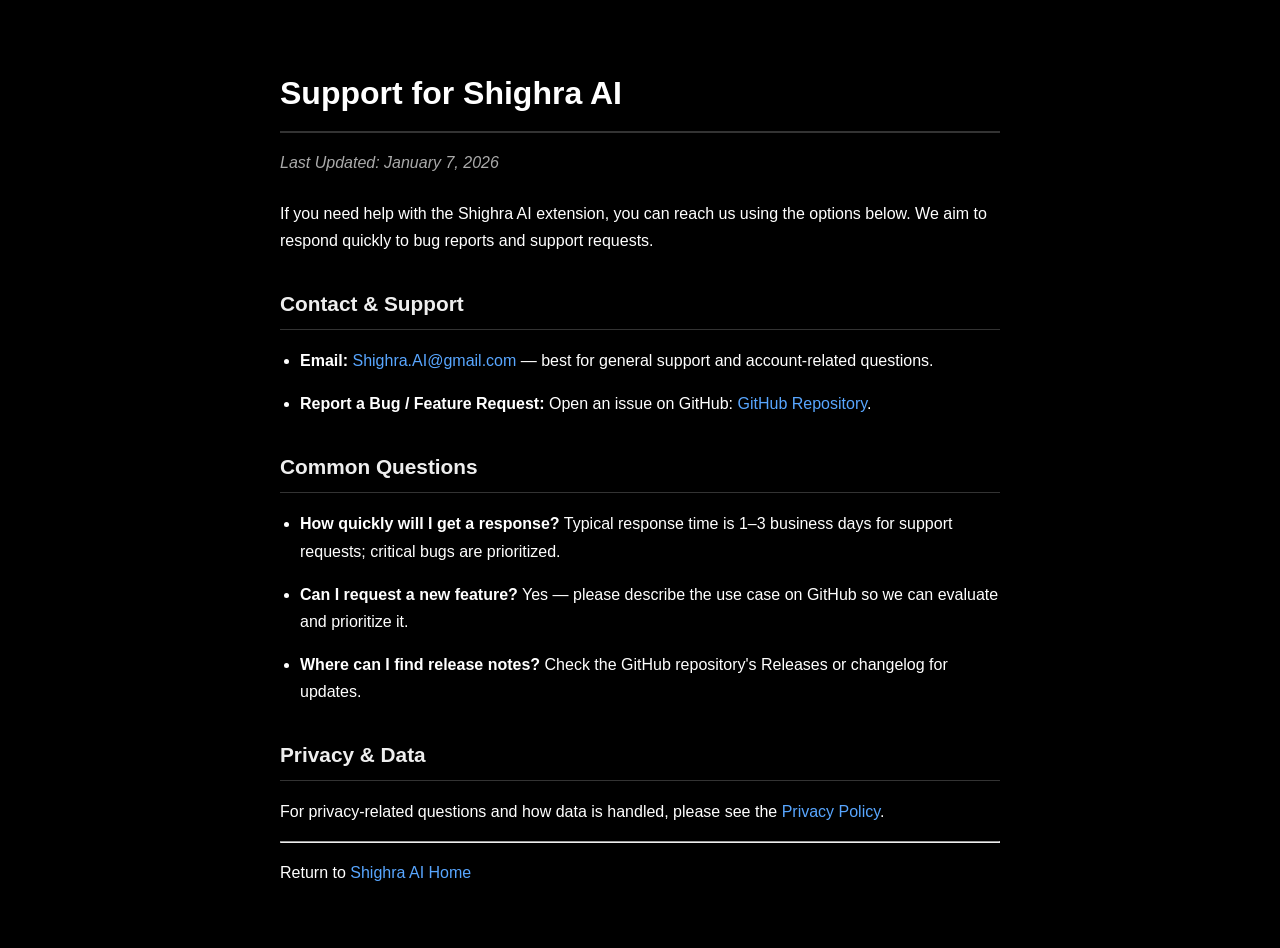
==== support.html @ c5c6eed0 "added support page" ====
<!DOCTYPE html>
<html lang="en">
<head>
    <meta charset="UTF-8">
    <meta name="viewport" content="width=device-width, initial-scale=1.0">
    <title>Support - Shighra AI</title>
    <style>
        body {
            font-family: -apple-system, BlinkMacSystemFont, "Segoe UI", Roboto, Helvetica, Arial, sans-serif, "Apple Color Emoji", "Segoe UI Emoji", "Segoe UI Symbol";
            line-height: 1.7;
            color: #ffffff;
            max-width: 720px;
            margin: 20px auto;
            padding: 25px;
            background-color: #000000;
        }
        h1 { font-size: 2em; color: #ffffff; border-bottom: 2px solid #333333; padding-bottom: 10px; margin-bottom: 1em; }
        h2 { font-size: 1.3em; color: #eeeeee; margin-top: 1.5em; border-bottom: 1px solid #333333; padding-bottom: 8px; }
        p, li { margin-bottom: 1em; }
        a { color: #58a6ff; text-decoration: none; }
        a:hover { text-decoration: underline; }
        .last-updated { color: #aaaaaa; font-style: italic; margin-top: -1em; margin-bottom: 1.5em; }
        ul { padding-left: 20px; }
    </style>
</head>
<body>

    <h1>Support for Shighra AI</h1>
    <p class="last-updated">Last Updated: January 7, 2026</p>

    <p>If you need help with the Shighra AI extension, you can reach us using the options below. We aim to respond quickly to bug reports and support requests.</p>

    <h2>Contact & Support</h2>
    <ul>
        <li><strong>Email:</strong> <a href="mailto:Shighra.AI@gmail.com">Shighra.AI@gmail.com</a> — best for general support and account-related questions.</li>
        <li><strong>Report a Bug / Feature Request:</strong> Open an issue on GitHub: <a href="https://github.com/kishorjena/Shighra-AI" target="_blank" rel="noopener noreferrer">GitHub Repository</a>.</li>
    </ul>

    <h2>Common Questions</h2>
    <ul>
        <li><strong>How quickly will I get a response?</strong> Typical response time is 1–3 business days for support requests; critical bugs are prioritized.</li>
        <li><strong>Can I request a new feature?</strong> Yes — please describe the use case on GitHub so we can evaluate and prioritize it.</li>
        <li><strong>Where can I find release notes?</strong> Check the GitHub repository's Releases or changelog for updates.</li>
    </ul>

    <h2>Privacy & Data</h2>
    <p>For privacy-related questions and how data is handled, please see the <a href="privacy.html">Privacy Policy</a>.</p>

    <hr>
    <p>Return to <a href="index.html" target="_blank" rel="noopener noreferrer">Shighra AI Home</a></p>

</body>
</html>
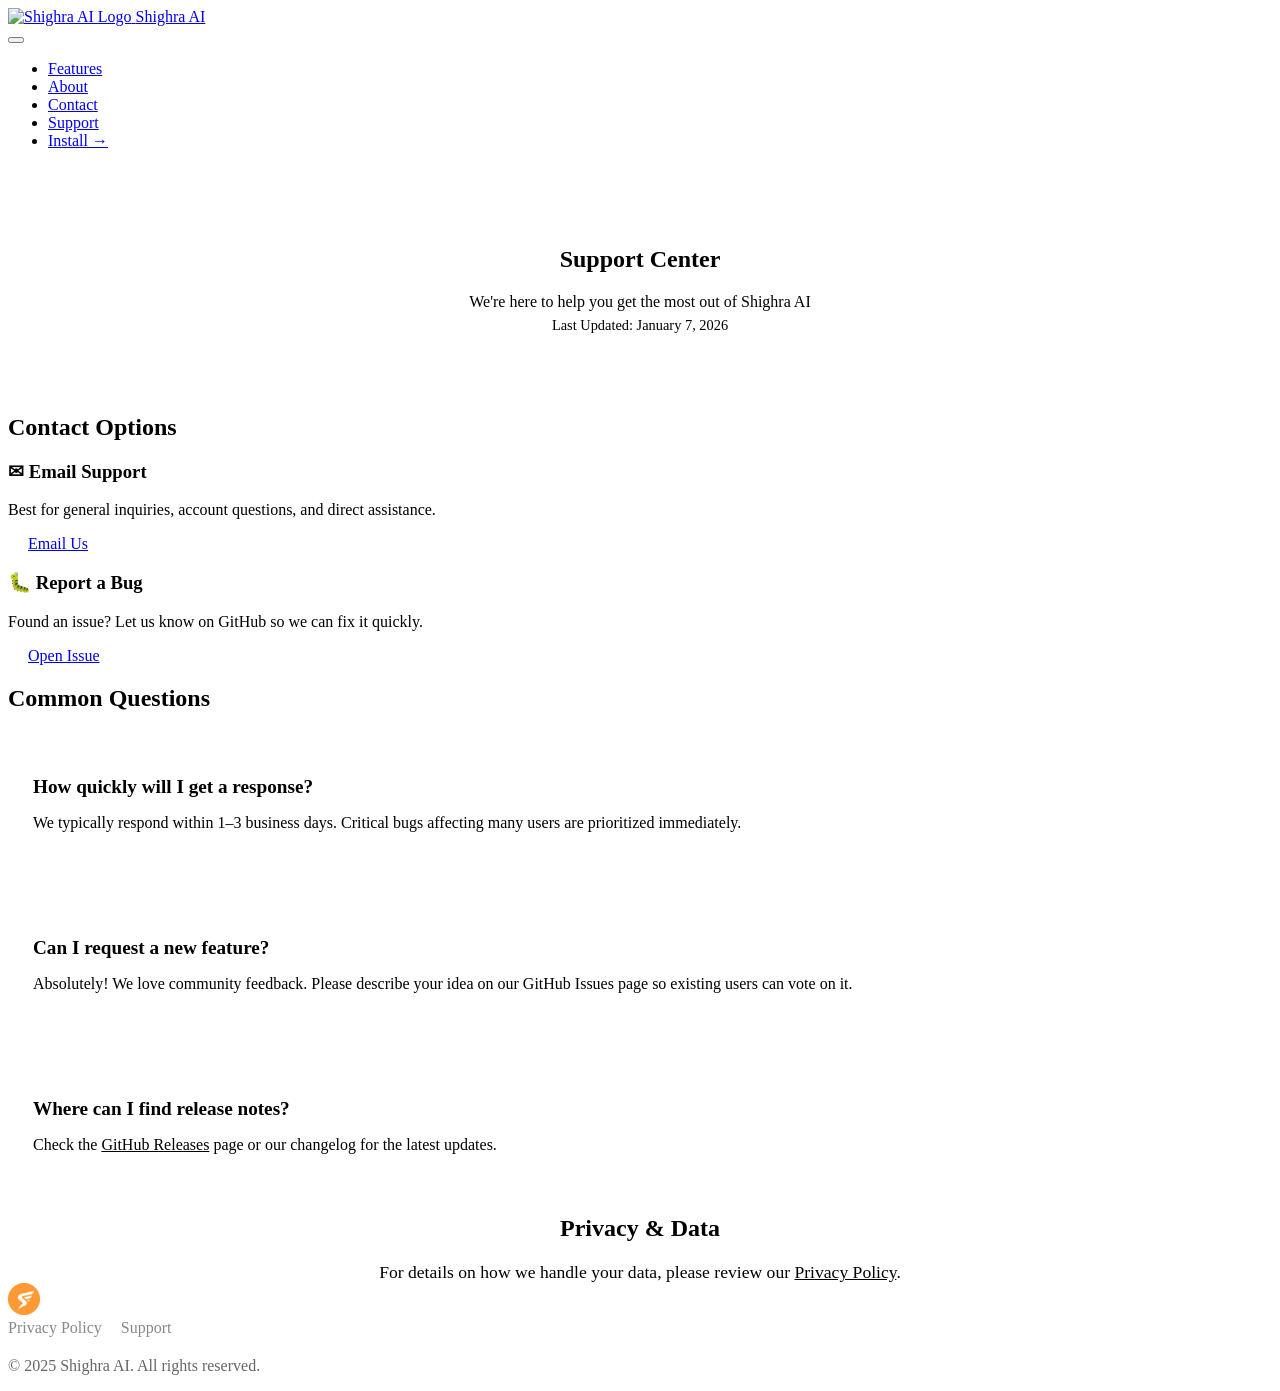
==== commit 291a2b5c: "help page enhanced" ====
--- a/support.html
+++ b/support.html
@@ -1,53 +1,165 @@
 <!DOCTYPE html>
 <html lang="en">
+
 <head>
     <meta charset="UTF-8">
     <meta name="viewport" content="width=device-width, initial-scale=1.0">
     <title>Support - Shighra AI</title>
+    <!-- Use same meta tags as index.html where relevant -->
+    <meta name="robots" content="index, follow">
+    <link rel="icon" href="assets/logo-icon/icon48.png" sizes="48x48">
+    <link rel="icon" href="assets/logo-icon/icon32.png" sizes="32x32">
+    <link rel="icon" href="assets/logo-icon/icon16.png" sizes="16x16">
+    <link rel="apple-touch-icon" href="assets/logo-icon/icon180.png">
+
+    <!-- Preload and Fonts -->
+    <link rel="preconnect" href="https://fonts.googleapis.com">
+    <link rel="preconnect" href="https://fonts.gstatic.com" crossorigin>
+    <link href="https://fonts.googleapis.com/css2?family=Inter:wght@400;500;600;700;800&display=swap" rel="stylesheet">
+
+    <link rel="stylesheet" href="css/styles.css">
+    <script defer src="js/main.js"></script>
     <style>
-        body {
-            font-family: -apple-system, BlinkMacSystemFont, "Segoe UI", Roboto, Helvetica, Arial, sans-serif, "Apple Color Emoji", "Segoe UI Emoji", "Segoe UI Symbol";
-            line-height: 1.7;
-            color: #ffffff;
-            max-width: 720px;
-            margin: 20px auto;
-            padding: 25px;
-            background-color: #000000;
+        /* Specific overrides for support page if needed */
+        .support-hero {
+            padding: 60px 20px 20px;
+            text-align: center;
         }
-        h1 { font-size: 2em; color: #ffffff; border-bottom: 2px solid #333333; padding-bottom: 10px; margin-bottom: 1em; }
-        h2 { font-size: 1.3em; color: #eeeeee; margin-top: 1.5em; border-bottom: 1px solid #333333; padding-bottom: 8px; }
-        p, li { margin-bottom: 1em; }
-        a { color: #58a6ff; text-decoration: none; }
-        a:hover { text-decoration: underline; }
-        .last-updated { color: #aaaaaa; font-style: italic; margin-top: -1em; margin-bottom: 1.5em; }
-        ul { padding-left: 20px; }
+
+        .support-updated {
+            color: var(--secondary);
+            font-size: 0.9rem;
+            margin-top: -10px;
+            margin-bottom: 40px;
+        }
+
+        .faq-list {
+            display: flex;
+            flex-direction: column;
+            gap: 20px;
+        }
+
+        .faq-item {
+            background: var(--card-bg);
+            padding: 24px;
+            border-radius: 12px;
+            border: 1px solid rgba(255, 255, 255, 0.1);
+        }
+
+        .faq-item h3 {
+            color: var(--primary);
+            margin-bottom: 10px;
+            font-size: 1.2rem;
+        }
+
+        .faq-item p {
+            color: var(--text);
+            font-size: 1rem;
+        }
     </style>
 </head>
+
 <body>
+    <header>
+        <nav>
+            <a href="index.html">
+                <div class="logo">
+                    <img src="assets/logo/logo-no-pad-white.svg" alt="Shighra AI Logo">
+                    <span>Shighra AI</span>
+                </div>
+            </a>
+            <button class="menu-toggle" aria-label="Toggle menu">
+                <span></span>
+                <span></span>
+                <span></span>
+            </button>
+            <ul class="nav-links">
+                <li><a href="index.html#features">Features</a></li>
+                <li><a href="index.html#about">About</a></li>
+                <li><a href="index.html#contact">Contact</a></li>
+                <li><a href="support.html">Support</a></li>
+                <li><a href="https://chromewebstore.google.com/detail/shighraai/lefcbcmbhcpplfjbmedcmmgimbgehbia"
+                        class="install-button">Install <span>&rarr;</span></a></li>
+            </ul>
+        </nav>
+    </header>
 
-    <h1>Support for Shighra AI</h1>
-    <p class="last-updated">Last Updated: January 7, 2026</p>
+    <main>
+        <section class="support-hero">
+            <div class="hero-content">
+                <h1>Support Center</h1>
+                <p class="hero-subtitle">We're here to help you get the most out of Shighra AI</p>
+                <p class="support-updated">Last Updated: January 7, 2026</p>
+            </div>
+        </section>
 
-    <p>If you need help with the Shighra AI extension, you can reach us using the options below. We aim to respond quickly to bug reports and support requests.</p>
+        <section class="content-section">
+            <div class="section-header">
+                <h2>Contact Options</h2>
+            </div>
+            <div class="features-grid">
+                <div class="feature-card">
+                    <h3>&#9993; Email Support</h3>
+                    <p>Best for general inquiries, account questions, and direct assistance.</p>
+                    <a href="mailto:Shighra.AI@gmail.com" class="cta-button"
+                        style="padding: 10px 20px; font-size: 1rem;">Email Us</a>
+                </div>
+                <div class="feature-card">
+                    <h3>&#128027; Report a Bug</h3>
+                    <p>Found an issue? Let us know on GitHub so we can fix it quickly.</p>
+                    <a href="https://github.com/shighraai/shighraai.github.io/issues" target="_blank"
+                        rel="noopener noreferrer" class="cta-button"
+                        style="padding: 10px 20px; font-size: 1rem; background: var(--surface); border: 1px solid var(--primary);">Open
+                        Issue</a>
+                </div>
+            </div>
+        </section>
 
-    <h2>Contact & Support</h2>
-    <ul>
-        <li><strong>Email:</strong> <a href="mailto:Shighra.AI@gmail.com">Shighra.AI@gmail.com</a> — best for general support and account-related questions.</li>
-        <li><strong>Report a Bug / Feature Request:</strong> Open an issue on GitHub: <a href="https://github.com/kishorjena/Shighra-AI" target="_blank" rel="noopener noreferrer">GitHub Repository</a>.</li>
-    </ul>
+        <section class="content-section">
+            <div class="section-header">
+                <h2>Common Questions</h2>
+            </div>
+            <div class="faq-list">
+                <div class="faq-item">
+                    <h3>How quickly will I get a response?</h3>
+                    <p>We typically respond within 1–3 business days. Critical bugs affecting many users are prioritized
+                        immediately.</p>
+                </div>
+                <div class="faq-item">
+                    <h3>Can I request a new feature?</h3>
+                    <p>Absolutely! We love community feedback. Please describe your idea on our GitHub Issues page so
+                        existing users can vote on it.</p>
+                </div>
+                <div class="faq-item">
+                    <h3>Where can I find release notes?</h3>
+                    <p>Check the <a href="https://github.com/shighraai/shighraai.github.io/releases"
+                            style="color: var(--primary);">GitHub Releases</a> page or our changelog for the latest
+                        updates.</p>
+                </div>
+            </div>
+        </section>
 
-    <h2>Common Questions</h2>
-    <ul>
-        <li><strong>How quickly will I get a response?</strong> Typical response time is 1–3 business days for support requests; critical bugs are prioritized.</li>
-        <li><strong>Can I request a new feature?</strong> Yes — please describe the use case on GitHub so we can evaluate and prioritize it.</li>
-        <li><strong>Where can I find release notes?</strong> Check the GitHub repository's Releases or changelog for updates.</li>
-    </ul>
+        <section class="content-section" style="text-align: center;">
+            <div class="section-header">
+                <h2>Privacy & Data</h2>
+            </div>
+            <p style="color: var(--text); font-size: 1.1rem; max-width: 600px; margin: 0 auto;">
+                For details on how we handle your data, please review our
+                <a href="privacy.html" style="color: var(--primary); text-decoration: underline;">Privacy Policy</a>.
+            </p>
+        </section>
+    </main>
 
-    <h2>Privacy & Data</h2>
-    <p>For privacy-related questions and how data is handled, please see the <a href="privacy.html">Privacy Policy</a>.</p>
+    <footer>
+        <div class="social-links">
+            <a href="mailto:Shighra.AI@gmail.com" aria-label="Email"><img src="assets/logo-icon/icon32.png" alt="Email"
+                    style="filter: none;"></a>
+            <!-- Add other social links if available from index.html, using placeholders for now if not explicit -->
+        </div>
+        <a href="privacy.html" style="text-decoration: none; color: #888; margin-right: 15px;">Privacy Policy</a>
+        <a href="support.html" style="text-decoration: none; color: #888;">Support</a>
+        <p style="margin-top: 20px; color: #666;">&copy; 2025 Shighra AI. All rights reserved.</p>
+    </footer>
+</body>
 
-    <hr>
-    <p>Return to <a href="index.html" target="_blank" rel="noopener noreferrer">Shighra AI Home</a></p>
-
-</body>
 </html>
